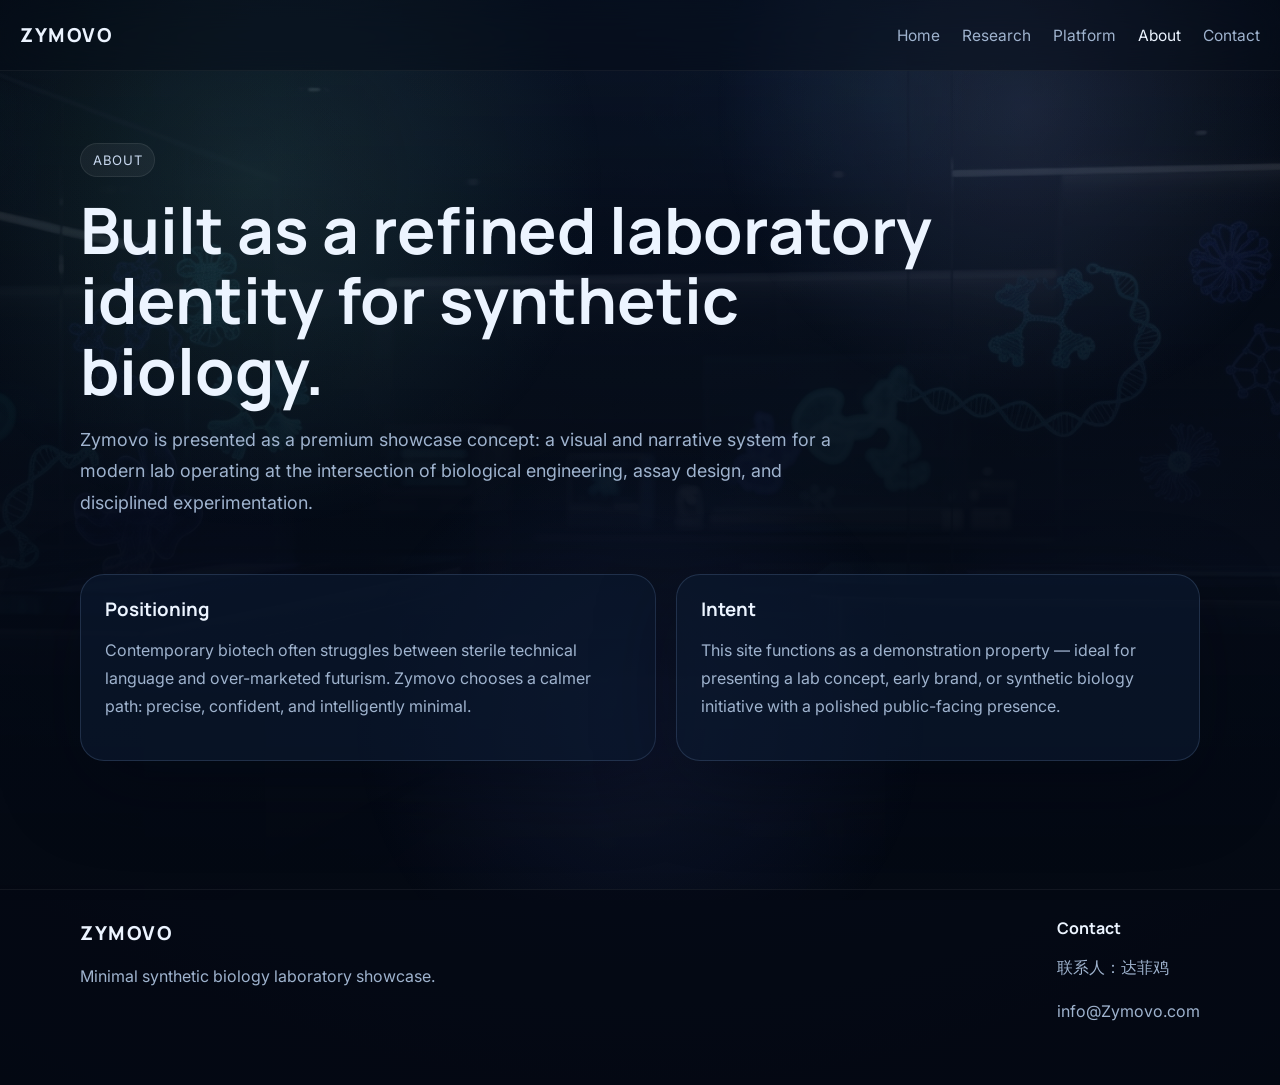
==== about.html @ b6b262f8 "Initial import of Zymovo site" ====
<!DOCTYPE html>
<html lang="en">
<head>
  <meta charset="UTF-8" />
  <meta name="viewport" content="width=device-width, initial-scale=1.0" />
  <title>About — Zymovo</title>
  <meta name="description" content="About Zymovo, a minimal synthetic biology laboratory showcase brand." />
  <link rel="preconnect" href="https://fonts.googleapis.com">
  <link rel="preconnect" href="https://fonts.gstatic.com" crossorigin>
  <link href="https://fonts.googleapis.com/css2?family=Inter:wght@400;500;600;700&family=Manrope:wght@500;700;800&display=swap" rel="stylesheet">
  <link rel="stylesheet" href="styles.css" />
</head>
<body data-page="about">
  <div class="site-bg"></div>
  <header class="topbar">
    <a class="brand" href="index.html">Zymovo</a>
    <button class="nav-toggle" aria-label="Toggle navigation">☰</button>
    <nav class="nav">
      <a href="index.html">Home</a>
      <a href="research.html">Research</a>
      <a href="platform.html">Platform</a>
      <a href="about.html">About</a>
      <a href="contact.html">Contact</a>
    </nav>
  </header>
  <main class="container page-main">
    <div class="section-tag">About</div>
    <h1 class="page-title">Built as a refined laboratory identity for synthetic biology.</h1>
    <p class="page-intro">Zymovo is presented as a premium showcase concept: a visual and narrative system for a modern lab operating at the intersection of biological engineering, assay design, and disciplined experimentation.</p>

    <section class="two-col section compact-gap">
      <div class="glass-card text-panel">
        <h3>Positioning</h3>
        <p>Contemporary biotech often struggles between sterile technical language and over-marketed futurism. Zymovo chooses a calmer path: precise, confident, and intelligently minimal.</p>
      </div>
      <div class="glass-card text-panel">
        <h3>Intent</h3>
        <p>This site functions as a demonstration property — ideal for presenting a lab concept, early brand, or synthetic biology initiative with a polished public-facing presence.</p>
      </div>
    </section>
  </main>
  <footer class="footer">
    <div class="container footer-grid">
      <div>
        <div class="brand brand-footer">Zymovo</div>
        <p>Minimal synthetic biology laboratory showcase.</p>
      </div>
      <div>
        <h4>Contact</h4>
        <p>联系人：达菲鸡</p>
        <p><a href="mailto:info@Zymovo.com">info@Zymovo.com</a></p>
      </div>
    </div>
  </footer>
  <script src="script.js"></script>
</body>
</html>
---- styles.css ----
:root {
  --bg: #07111f;
  --bg-soft: #0d1830;
  --panel: rgba(11, 24, 47, 0.68);
  --panel-border: rgba(158, 201, 255, 0.16);
  --text: #ecf4ff;
  --muted: #9fb3ce;
  --accent: #82e7d6;
  --accent-2: #9bb5ff;
  --shadow: 0 24px 80px rgba(2, 8, 18, 0.42);
}

* { box-sizing: border-box; }
html { scroll-behavior: smooth; }
body {
  margin: 0;
  font-family: 'Inter', sans-serif;
  color: var(--text);
  background: radial-gradient(circle at top, #102342 0%, var(--bg) 45%, #040913 100%);
  min-height: 100vh;
}

body::before {
  content: "";
  position: fixed;
  inset: 0;
  background:
    linear-gradient(180deg, rgba(4, 9, 19, 0.62), rgba(4, 9, 19, 0.9)),
    url('assets/hero/zymovo-hero-2.jpg') center top / cover no-repeat;
  opacity: 0.52;
  pointer-events: none;
  z-index: -2;
}

body::after {
  content: "";
  position: fixed;
  inset: 0;
  background: linear-gradient(180deg, rgba(6, 12, 24, 0.1) 0%, rgba(6, 12, 24, 0.68) 62%, rgba(4, 9, 19, 0.9) 100%);
  pointer-events: none;
  z-index: -1;
}

body > * {
  position: relative;
  z-index: 1;
}

a { color: inherit; text-decoration: none; }
p { color: var(--muted); line-height: 1.75; }
.site-bg {
  position: fixed;
  inset: 0;
  background:
    radial-gradient(circle at 20% 20%, rgba(130, 231, 214, 0.12), transparent 28%),
    radial-gradient(circle at 80% 12%, rgba(155, 181, 255, 0.14), transparent 24%),
    radial-gradient(circle at 50% 80%, rgba(104, 129, 255, 0.1), transparent 30%);
  pointer-events: none;
}
.container {
  width: min(1120px, calc(100% - 40px));
  margin: 0 auto;
}
.topbar {
  position: sticky;
  top: 0;
  z-index: 10;
  display: flex;
  align-items: center;
  justify-content: space-between;
  padding: 22px 20px;
  backdrop-filter: blur(18px);
  background: rgba(5, 12, 24, 0.45);
  border-bottom: 1px solid rgba(255,255,255,0.05);
}
.brand {
  font-family: 'Manrope', sans-serif;
  font-size: 1.2rem;
  font-weight: 800;
  letter-spacing: 0.08em;
  text-transform: uppercase;
}
.nav {
  display: flex;
  gap: 22px;
}
.nav a {
  color: var(--muted);
  font-size: 0.97rem;
  transition: color .2s ease;
}
.nav a:hover,
.nav a.active { color: var(--text); }
.nav-toggle {
  display: none;
  background: transparent;
  color: var(--text);
  border: 0;
  font-size: 1.4rem;
}
.hero { padding: 88px 0 42px; }
.eyebrow, .section-tag {
  display: inline-flex;
  padding: 8px 12px;
  border-radius: 999px;
  background: rgba(255,255,255,0.05);
  border: 1px solid rgba(255,255,255,0.08);
  color: #c8d8ef;
  font-size: 0.82rem;
  letter-spacing: 0.05em;
  text-transform: uppercase;
}
h1, h2, h3, h4 {
  font-family: 'Manrope', sans-serif;
  margin: 0 0 14px;
  line-height: 1.1;
}
h1 { font-size: clamp(2.8rem, 7vw, 5.3rem); max-width: 980px; margin-top: 18px; }
.lead, .page-intro { font-size: 1.12rem; max-width: 760px; }
.hero-actions {
  display: flex;
  gap: 14px;
  margin: 32px 0 42px;
  flex-wrap: wrap;
}
.btn {
  padding: 14px 18px;
  border-radius: 999px;
  font-weight: 600;
  border: 1px solid transparent;
}
.btn-primary {
  background: linear-gradient(135deg, var(--accent), #7ac1ff);
  color: #04101e;
}
.btn-secondary {
  border-color: rgba(255,255,255,0.14);
  background: rgba(255,255,255,0.03);
}
.hero-grid, .feature-grid, .stack-grid, .timeline-grid {
  display: grid;
  gap: 18px;
}
.hero-grid { grid-template-columns: repeat(3, 1fr); }
.feature-grid { grid-template-columns: repeat(3, 1fr); }
.stack-grid { grid-template-columns: repeat(2, 1fr); }
.timeline-grid { grid-template-columns: repeat(2, 1fr); }
.glass-card, .feature-card, .text-panel, .contact-panel {
  background: var(--panel);
  border: 1px solid var(--panel-border);
  border-radius: 24px;
  box-shadow: var(--shadow);
}
.metric-card, .feature-card, .timeline-item, .text-panel, .contact-panel {
  padding: 24px;
}
.metric-card span, .timeline-item span {
  color: var(--accent);
  font-size: 0.85rem;
  text-transform: uppercase;
  letter-spacing: 0.08em;
}
.metric-card strong {
  display: block;
  margin-top: 10px;
  font-size: 1.1rem;
  line-height: 1.45;
}
.section { padding: 38px 0; }
.two-col {
  display: grid;
  grid-template-columns: 1.1fr 1fr;
  gap: 28px;
  align-items: start;
}
.spotlight {
  display: grid;
  grid-template-columns: 1.15fr .85fr;
  gap: 24px;
  align-items: center;
  padding-bottom: 84px;
}
.spotlight-panel {
  min-height: 280px;
  padding: 28px;
  position: relative;
  overflow: hidden;
}
.pulse-orb {
  width: 180px;
  height: 180px;
  border-radius: 50%;
  background: radial-gradient(circle, rgba(130,231,214,0.8) 0%, rgba(155,181,255,0.18) 46%, rgba(8,15,28,0) 72%);
  filter: blur(4px);
  margin: 18px auto 28px;
  animation: pulse 6s ease-in-out infinite;
}
@keyframes pulse {
  0%, 100% { transform: scale(0.95); opacity: 0.75; }
  50% { transform: scale(1.08); opacity: 1; }
}
.page-main { padding: 72px 0 90px; }
.page-title { font-size: clamp(2.2rem, 5vw, 4rem); max-width: 900px; }
.compact-gap { gap: 20px; }
.contact-panel {
  display: grid;
  grid-template-columns: repeat(3, 1fr);
  gap: 20px;
}
.footer {
  border-top: 1px solid rgba(255,255,255,0.06);
  background: rgba(4, 9, 19, 0.55);
}
.footer-grid {
  display: grid;
  grid-template-columns: 1fr auto;
  gap: 24px;
  padding: 30px 0 44px;
}
.brand-footer { margin-bottom: 8px; }

@media (max-width: 920px) {
  .hero-grid,
  .feature-grid,
  .stack-grid,
  .timeline-grid,
  .two-col,
  .spotlight,
  .contact-panel,
  .footer-grid {
    grid-template-columns: 1fr;
  }
}

@media (max-width: 760px) {
  .topbar { padding-inline: 16px; }
  .nav-toggle { display: inline-flex; }
  .nav {
    position: absolute;
    top: 72px;
    left: 16px;
    right: 16px;
    display: none;
    flex-direction: column;
    gap: 14px;
    background: rgba(7, 16, 31, 0.96);
    border: 1px solid rgba(255,255,255,0.08);
    border-radius: 20px;
    padding: 18px;
  }
  .nav.open { display: flex; }
  h1 { font-size: clamp(2.4rem, 12vw, 4rem); }
  .hero { padding-top: 56px; }
  body::before { background-position: 60% top; opacity: 0.46; }
}
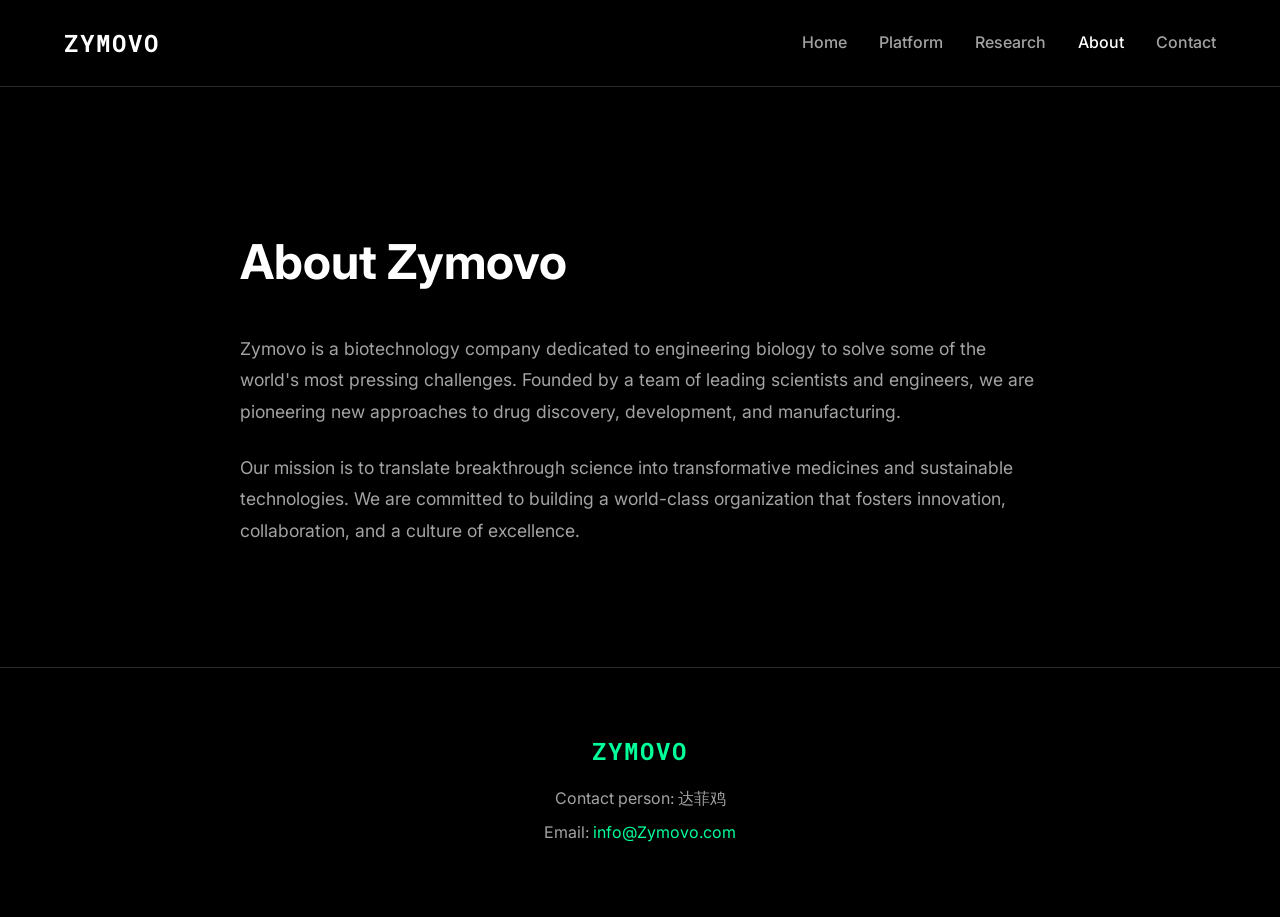
==== commit a2bbed96: "feat: Redesign Zymovo website - Complete redesign of the website to be a premium, visually polished " ====
--- a/about.html
+++ b/about.html
@@ -1,57 +1,46 @@
 <!DOCTYPE html>
 <html lang="en">
 <head>
-  <meta charset="UTF-8" />
-  <meta name="viewport" content="width=device-width, initial-scale=1.0" />
-  <title>About — Zymovo</title>
-  <meta name="description" content="About Zymovo, a minimal synthetic biology laboratory showcase brand." />
-  <link rel="preconnect" href="https://fonts.googleapis.com">
-  <link rel="preconnect" href="https://fonts.gstatic.com" crossorigin>
-  <link href="https://fonts.googleapis.com/css2?family=Inter:wght@400;500;600;700&family=Manrope:wght@500;700;800&display=swap" rel="stylesheet">
-  <link rel="stylesheet" href="styles.css" />
+    <meta charset="UTF-8">
+    <meta name="viewport" content="width=device-width, initial-scale=1.0">
+    <title>Zymovo | About</title>
+    <link rel="stylesheet" href="styles.css">
+    <link rel="preconnect" href="https://fonts.googleapis.com">
+    <link rel="preconnect" href="https://fonts.gstatic.com" crossorigin>
+    <link href="https://fonts.googleapis.com/css2?family=Inter:wght@400;500;600;700&family=Roboto+Mono:wght@400;700&display=swap" rel="stylesheet">
 </head>
-<body data-page="about">
-  <div class="site-bg"></div>
-  <header class="topbar">
-    <a class="brand" href="index.html">Zymovo</a>
-    <button class="nav-toggle" aria-label="Toggle navigation">☰</button>
-    <nav class="nav">
-      <a href="index.html">Home</a>
-      <a href="research.html">Research</a>
-      <a href="platform.html">Platform</a>
-      <a href="about.html">About</a>
-      <a href="contact.html">Contact</a>
-    </nav>
-  </header>
-  <main class="container page-main">
-    <div class="section-tag">About</div>
-    <h1 class="page-title">Built as a refined laboratory identity for synthetic biology.</h1>
-    <p class="page-intro">Zymovo is presented as a premium showcase concept: a visual and narrative system for a modern lab operating at the intersection of biological engineering, assay design, and disciplined experimentation.</p>
+<body>
+    <header class="header">
+        <nav class="nav container">
+            <a href="index.html" class="nav-logo">Zymovo</a>
+            <ul class="nav-links">
+                <li><a href="index.html">Home</a></li>
+                <li><a href="platform.html">Platform</a></li>
+                <li><a href="research.html">Research</a></li>
+                <li><a href="about.html" class="active">About</a></li>
+                <li><a href="contact.html">Contact</a></li>
+            </ul>
+        </nav>
+    </header>
 
-    <section class="two-col section compact-gap">
-      <div class="glass-card text-panel">
-        <h3>Positioning</h3>
-        <p>Contemporary biotech often struggles between sterile technical language and over-marketed futurism. Zymovo chooses a calmer path: precise, confident, and intelligently minimal.</p>
-      </div>
-      <div class="glass-card text-panel">
-        <h3>Intent</h3>
-        <p>This site functions as a demonstration property — ideal for presenting a lab concept, early brand, or synthetic biology initiative with a polished public-facing presence.</p>
-      </div>
-    </section>
-  </main>
-  <footer class="footer">
-    <div class="container footer-grid">
-      <div>
-        <div class="brand brand-footer">Zymovo</div>
-        <p>Minimal synthetic biology laboratory showcase.</p>
-      </div>
-      <div>
-        <h4>Contact</h4>
-        <p>联系人：达菲鸡</p>
-        <p><a href="mailto:info@Zymovo.com">info@Zymovo.com</a></p>
-      </div>
-    </div>
-  </footer>
-  <script src="script.js"></script>
+    <main class="page-main">
+        <section class="section container">
+            <div class="about-content">
+                <h1>About Zymovo</h1>
+                <p>Zymovo is a biotechnology company dedicated to engineering biology to solve some of the world's most pressing challenges. Founded by a team of leading scientists and engineers, we are pioneering new approaches to drug discovery, development, and manufacturing.</p>
+                <p>Our mission is to translate breakthrough science into transformative medicines and sustainable technologies. We are committed to building a world-class organization that fosters innovation, collaboration, and a culture of excellence.</p>
+            </div>
+        </section>
+    </main>
+
+    <footer class="footer">
+        <div class="footer-content container">
+            <a href="index.html" class="footer-logo">Zymovo</a>
+            <div class="footer-contact">
+                <p>Contact person: 达菲鸡</p>
+                <p>Email: <a href="mailto:info@Zymovo.com">info@Zymovo.com</a></p>
+            </div>
+        </div>
+    </footer>
 </body>
 </html>
--- a/styles.css
+++ b/styles.css
@@ -1,255 +1,298 @@
+
 :root {
-  --bg: #07111f;
-  --bg-soft: #0d1830;
-  --panel: rgba(11, 24, 47, 0.68);
-  --panel-border: rgba(158, 201, 255, 0.16);
-  --text: #ecf4ff;
-  --muted: #9fb3ce;
-  --accent: #82e7d6;
-  --accent-2: #9bb5ff;
-  --shadow: 0 24px 80px rgba(2, 8, 18, 0.42);
-}
-
-* { box-sizing: border-box; }
-html { scroll-behavior: smooth; }
+  --background: #000;
+  --text-primary: #ffffff;
+  --text-secondary: #a3a3a3;
+  --accent: #00ff99;
+  --panel-bg: #1a1a1a;
+  --panel-border: #2a2a2a;
+  --font-sans: 'Inter', sans-serif;
+  --font-mono: 'Roboto Mono', monospace;
+}
+
+*,
+*::before,
+*::after {
+  box-sizing: border-box;
+  margin: 0;
+  padding: 0;
+}
+
+html {
+  font-family: var(--font-sans);
+  background-color: var(--background);
+  color: var(--text-primary);
+  scroll-behavior: smooth;
+}
+
 body {
-  margin: 0;
-  font-family: 'Inter', sans-serif;
-  color: var(--text);
-  background: radial-gradient(circle at top, #102342 0%, var(--bg) 45%, #040913 100%);
+  font-size: 1rem;
+  line-height: 1.6;
+  -webkit-font-smoothing: antialiased;
+  -moz-osx-font-smoothing: grayscale;
+}
+
+a {
+  color: var(--accent);
+  text-decoration: none;
+  transition: color 0.3s ease;
+}
+
+a:hover {
+  color: var(--text-primary);
+}
+
+img {
+  max-width: 100%;
+  height: auto;
+  display: block;
+}
+
+.container {
+  width: 90%;
+  max-width: 1200px;
+  margin: 0 auto;
+}
+
+/* Header */
+.header {
+  position: fixed;
+  top: 0;
+  left: 0;
+  width: 100%;
+  z-index: 1000;
+  background: rgba(0, 0, 0, 0.8);
+  backdrop-filter: blur(10px);
+  padding: 1.5rem 0;
+  border-bottom: 1px solid var(--panel-border);
+}
+
+.nav {
+  display: flex;
+  justify-content: space-between;
+  align-items: center;
+}
+
+.nav-logo {
+  font-family: var(--font-mono);
+  font-weight: 700;
+  font-size: 1.5rem;
+  letter-spacing: 2px;
+  text-transform: uppercase;
+  color: var(--text-primary);
+}
+
+.nav-links {
+  display: flex;
+  list-style: none;
+}
+
+.nav-links li:not(:last-child) {
+  margin-right: 2rem;
+}
+
+.nav-links a {
+  color: var(--text-secondary);
+  font-weight: 500;
+  transition: color 0.3s ease;
+}
+
+.nav-links a.active,
+.nav-links a:hover {
+  color: var(--text-primary);
+}
+
+/* Hero Section */
+.hero {
   min-height: 100vh;
-}
-
-body::before {
-  content: "";
-  position: fixed;
-  inset: 0;
-  background:
-    linear-gradient(180deg, rgba(4, 9, 19, 0.62), rgba(4, 9, 19, 0.9)),
-    url('assets/hero/zymovo-hero-2.jpg') center top / cover no-repeat;
-  opacity: 0.52;
-  pointer-events: none;
-  z-index: -2;
-}
-
-body::after {
-  content: "";
-  position: fixed;
-  inset: 0;
-  background: linear-gradient(180deg, rgba(6, 12, 24, 0.1) 0%, rgba(6, 12, 24, 0.68) 62%, rgba(4, 9, 19, 0.9) 100%);
-  pointer-events: none;
-  z-index: -1;
-}
-
-body > * {
-  position: relative;
-  z-index: 1;
-}
-
-a { color: inherit; text-decoration: none; }
-p { color: var(--muted); line-height: 1.75; }
-.site-bg {
-  position: fixed;
-  inset: 0;
-  background:
-    radial-gradient(circle at 20% 20%, rgba(130, 231, 214, 0.12), transparent 28%),
-    radial-gradient(circle at 80% 12%, rgba(155, 181, 255, 0.14), transparent 24%),
-    radial-gradient(circle at 50% 80%, rgba(104, 129, 255, 0.1), transparent 30%);
-  pointer-events: none;
-}
-.container {
-  width: min(1120px, calc(100% - 40px));
-  margin: 0 auto;
-}
-.topbar {
-  position: sticky;
-  top: 0;
-  z-index: 10;
   display: flex;
   align-items: center;
-  justify-content: space-between;
-  padding: 22px 20px;
-  backdrop-filter: blur(18px);
-  background: rgba(5, 12, 24, 0.45);
-  border-bottom: 1px solid rgba(255,255,255,0.05);
-}
-.brand {
-  font-family: 'Manrope', sans-serif;
-  font-size: 1.2rem;
-  font-weight: 800;
-  letter-spacing: 0.08em;
-  text-transform: uppercase;
-}
-.nav {
-  display: flex;
-  gap: 22px;
-}
-.nav a {
-  color: var(--muted);
-  font-size: 0.97rem;
-  transition: color .2s ease;
-}
-.nav a:hover,
-.nav a.active { color: var(--text); }
-.nav-toggle {
-  display: none;
-  background: transparent;
-  color: var(--text);
-  border: 0;
-  font-size: 1.4rem;
-}
-.hero { padding: 88px 0 42px; }
-.eyebrow, .section-tag {
-  display: inline-flex;
-  padding: 8px 12px;
-  border-radius: 999px;
-  background: rgba(255,255,255,0.05);
-  border: 1px solid rgba(255,255,255,0.08);
-  color: #c8d8ef;
-  font-size: 0.82rem;
-  letter-spacing: 0.05em;
-  text-transform: uppercase;
-}
-h1, h2, h3, h4 {
-  font-family: 'Manrope', sans-serif;
-  margin: 0 0 14px;
-  line-height: 1.1;
-}
-h1 { font-size: clamp(2.8rem, 7vw, 5.3rem); max-width: 980px; margin-top: 18px; }
-.lead, .page-intro { font-size: 1.12rem; max-width: 760px; }
-.hero-actions {
-  display: flex;
-  gap: 14px;
-  margin: 32px 0 42px;
-  flex-wrap: wrap;
-}
-.btn {
-  padding: 14px 18px;
-  border-radius: 999px;
-  font-weight: 600;
-  border: 1px solid transparent;
-}
-.btn-primary {
-  background: linear-gradient(135deg, var(--accent), #7ac1ff);
-  color: #04101e;
-}
-.btn-secondary {
-  border-color: rgba(255,255,255,0.14);
-  background: rgba(255,255,255,0.03);
-}
-.hero-grid, .feature-grid, .stack-grid, .timeline-grid {
-  display: grid;
-  gap: 18px;
-}
-.hero-grid { grid-template-columns: repeat(3, 1fr); }
-.feature-grid { grid-template-columns: repeat(3, 1fr); }
-.stack-grid { grid-template-columns: repeat(2, 1fr); }
-.timeline-grid { grid-template-columns: repeat(2, 1fr); }
-.glass-card, .feature-card, .text-panel, .contact-panel {
-  background: var(--panel);
-  border: 1px solid var(--panel-border);
-  border-radius: 24px;
-  box-shadow: var(--shadow);
-}
-.metric-card, .feature-card, .timeline-item, .text-panel, .contact-panel {
-  padding: 24px;
-}
-.metric-card span, .timeline-item span {
-  color: var(--accent);
-  font-size: 0.85rem;
-  text-transform: uppercase;
-  letter-spacing: 0.08em;
-}
-.metric-card strong {
-  display: block;
-  margin-top: 10px;
-  font-size: 1.1rem;
-  line-height: 1.45;
-}
-.section { padding: 38px 0; }
-.two-col {
-  display: grid;
-  grid-template-columns: 1.1fr 1fr;
-  gap: 28px;
-  align-items: start;
-}
-.spotlight {
-  display: grid;
-  grid-template-columns: 1.15fr .85fr;
-  gap: 24px;
-  align-items: center;
-  padding-bottom: 84px;
-}
-.spotlight-panel {
-  min-height: 280px;
-  padding: 28px;
+  justify-content: center;
+  text-align: center;
+  background-size: cover;
+  background-position: center;
+  background-repeat: no-repeat;
   position: relative;
   overflow: hidden;
 }
-.pulse-orb {
-  width: 180px;
-  height: 180px;
-  border-radius: 50%;
-  background: radial-gradient(circle, rgba(130,231,214,0.8) 0%, rgba(155,181,255,0.18) 46%, rgba(8,15,28,0) 72%);
-  filter: blur(4px);
-  margin: 18px auto 28px;
-  animation: pulse 6s ease-in-out infinite;
-}
-@keyframes pulse {
-  0%, 100% { transform: scale(0.95); opacity: 0.75; }
-  50% { transform: scale(1.08); opacity: 1; }
-}
-.page-main { padding: 72px 0 90px; }
-.page-title { font-size: clamp(2.2rem, 5vw, 4rem); max-width: 900px; }
-.compact-gap { gap: 20px; }
-.contact-panel {
+
+.hero::before {
+  content: '';
+  position: absolute;
+  top: 0;
+  left: 0;
+  width: 100%;
+  height: 100%;
+  background: rgba(0, 0, 0, 0.6);
+  z-index: 1;
+}
+
+.hero-content {
+  position: relative;
+  z-index: 2;
+  max-width: 800px;
+}
+
+.hero-title {
+  font-size: clamp(2.5rem, 5vw, 4rem);
+  font-weight: 700;
+  margin-bottom: 1rem;
+  line-height: 1.2;
+}
+
+.hero-subtitle {
+  font-size: 1.25rem;
+  color: var(--text-secondary);
+  margin-bottom: 2rem;
+}
+
+.btn {
+  display: inline-block;
+  background-color: var(--accent);
+  color: #000;
+  padding: 0.75rem 1.5rem;
+  border-radius: 5px;
+  font-weight: 600;
+  transition: background-color 0.3s ease;
+}
+
+.btn:hover {
+  background-color: #fff;
+}
+
+/* Sections */
+.section {
+  padding: 6rem 0;
+}
+
+.section-title {
+  font-size: 2.5rem;
+  font-weight: 700;
+  text-align: center;
+  margin-bottom: 4rem;
+}
+
+/* Grid Layout */
+.grid {
   display: grid;
-  grid-template-columns: repeat(3, 1fr);
-  gap: 20px;
-}
+  grid-template-columns: repeat(auto-fit, minmax(300px, 1fr));
+  gap: 2rem;
+}
+
+.grid-item {
+  background: var(--panel-bg);
+  border: 1px solid var(--panel-border);
+  border-radius: 10px;
+  padding: 2rem;
+  transition: transform 0.3s ease, box-shadow 0.3s ease;
+}
+
+.grid-item:hover {
+  transform: translateY(-5px);
+  box-shadow: 0 10px 20px rgba(0, 0, 0, 0.2);
+}
+
+.grid-item-title {
+  font-size: 1.5rem;
+  font-weight: 600;
+  margin-bottom: 1rem;
+}
+
+.grid-item p {
+  color: var(--text-secondary);
+}
+
+/* Footer */
 .footer {
-  border-top: 1px solid rgba(255,255,255,0.06);
-  background: rgba(4, 9, 19, 0.55);
-}
-.footer-grid {
-  display: grid;
-  grid-template-columns: 1fr auto;
-  gap: 24px;
-  padding: 30px 0 44px;
-}
-.brand-footer { margin-bottom: 8px; }
-
-@media (max-width: 920px) {
-  .hero-grid,
-  .feature-grid,
-  .stack-grid,
-  .timeline-grid,
-  .two-col,
-  .spotlight,
-  .contact-panel,
-  .footer-grid {
-    grid-template-columns: 1fr;
+  background: #000;
+  padding: 4rem 0;
+  border-top: 1px solid var(--panel-border);
+}
+
+.footer-content {
+  display: flex;
+  flex-direction: column;
+  align-items: center;
+  text-align: center;
+}
+
+.footer-logo {
+  font-family: var(--font-mono);
+  font-weight: 700;
+  font-size: 1.5rem;
+  letter-spacing: 2px;
+  text-transform: uppercase;
+  margin-bottom: 1rem;
+}
+
+.footer-contact p {
+  margin-bottom: 0.5rem;
+  color: var(--text-secondary);
+}
+
+.footer-contact a {
+  color: var(--accent);
+}
+
+@media (max-width: 768px) {
+  .nav-links {
+    display: none;
   }
 }
 
-@media (max-width: 760px) {
-  .topbar { padding-inline: 16px; }
-  .nav-toggle { display: inline-flex; }
-  .nav {
-    position: absolute;
-    top: 72px;
-    left: 16px;
-    right: 16px;
-    display: none;
+.page-main {
+  padding-top: 8rem;
+}
+
+.about-content,
+.contact-content {
+    max-width: 800px;
+    margin: 0 auto;
+}
+.about-content h1,
+.contact-content h1 {
+    font-size: 3rem;
+    margin-bottom: 2rem;
+}
+.about-content p,
+.contact-content p {
+    font-size: 1.1rem;
+    line-height: 1.8;
+    color: var(--text-secondary);
+    margin-bottom: 1.5rem;
+}
+
+.contact-form {
+    display: flex;
     flex-direction: column;
-    gap: 14px;
-    background: rgba(7, 16, 31, 0.96);
-    border: 1px solid rgba(255,255,255,0.08);
-    border-radius: 20px;
-    padding: 18px;
-  }
-  .nav.open { display: flex; }
-  h1 { font-size: clamp(2.4rem, 12vw, 4rem); }
-  .hero { padding-top: 56px; }
-  body::before { background-position: 60% top; opacity: 0.46; }
-}
+    gap: 1.5rem;
+}
+
+.form-group {
+    display: flex;
+    flex-direction: column;
+}
+
+.form-group label {
+    font-weight: 500;
+    margin-bottom: 0.5rem;
+}
+
+.form-group input,
+.form-group textarea {
+    background: var(--panel-bg);
+    border: 1px solid var(--panel-border);
+    border-radius: 5px;
+    padding: 0.75rem;
+    color: var(--text-primary);
+    font-size: 1rem;
+}
+
+.form-group textarea {
+    min-height: 150px;
+    resize: vertical;
+}
+
+.submit-btn {
+    align-self: flex-start;
+}
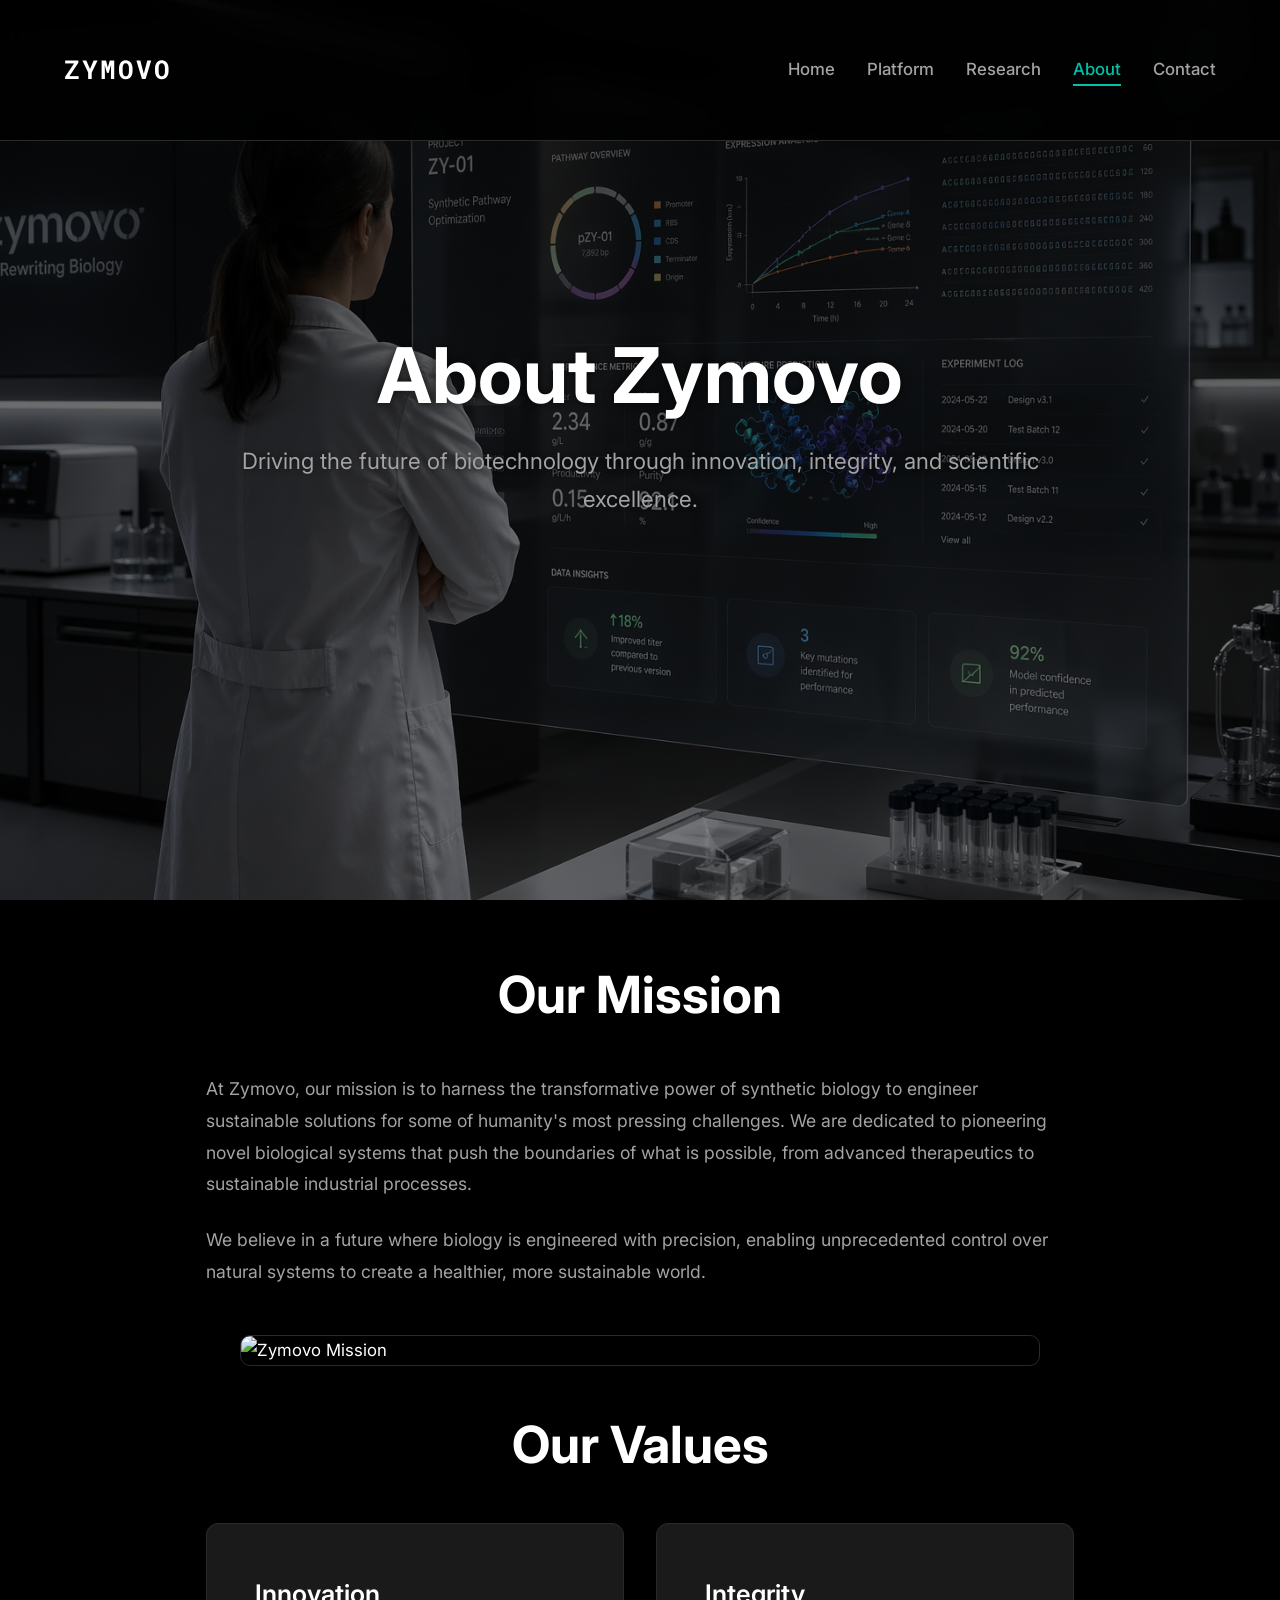
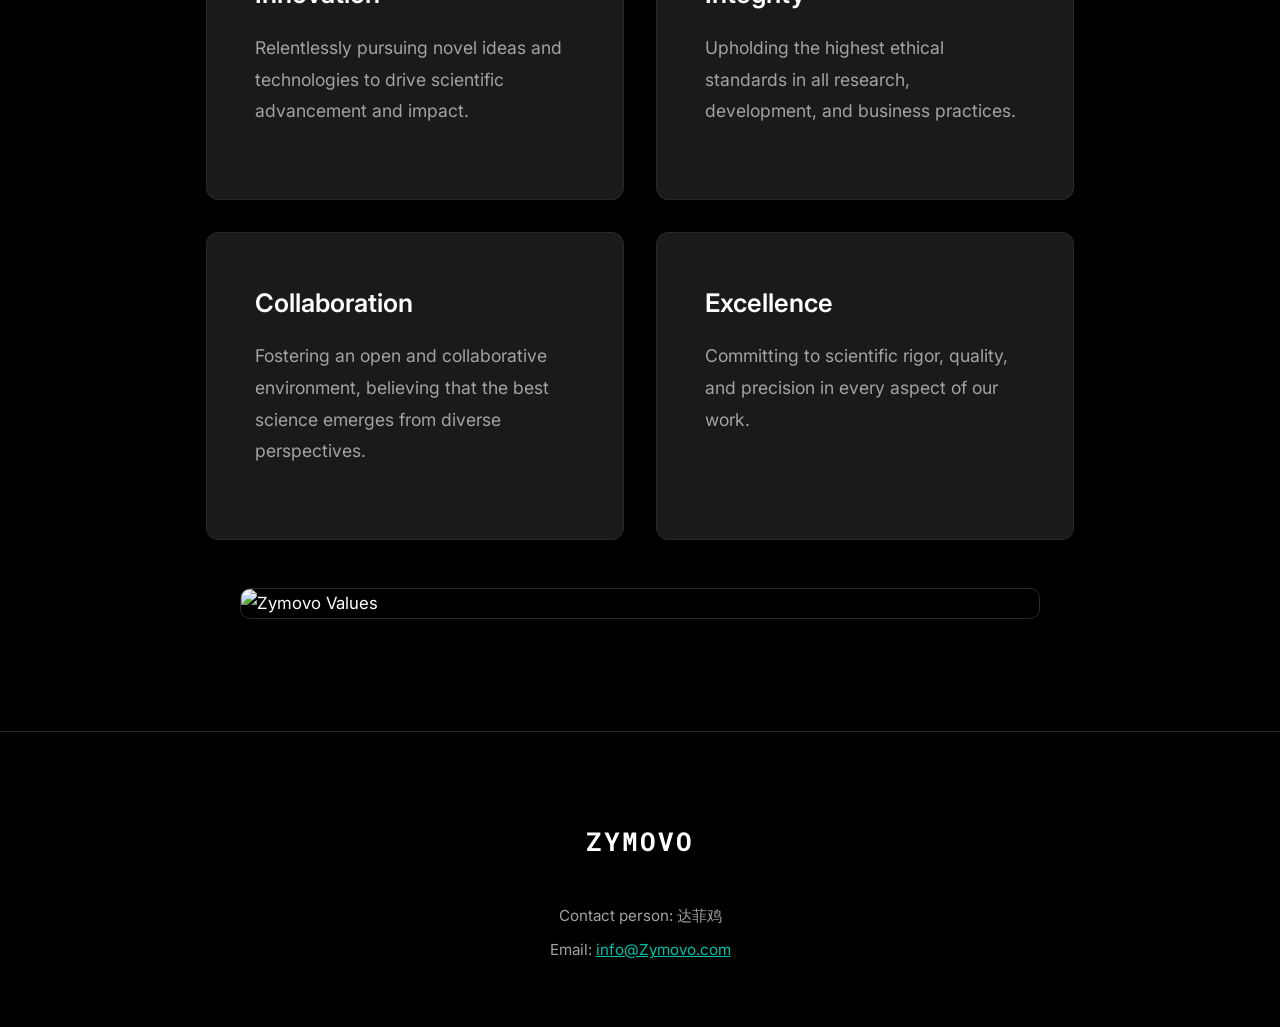
==== commit 5e9f1800: "feat: Redesign Zymovo static website for premium biotech aesthetic" ====
--- a/about.html
+++ b/about.html
@@ -3,7 +3,7 @@
 <head>
     <meta charset="UTF-8">
     <meta name="viewport" content="width=device-width, initial-scale=1.0">
-    <title>Zymovo | About</title>
+    <title>Zymovo | About Us</title>
     <link rel="stylesheet" href="styles.css">
     <link rel="preconnect" href="https://fonts.googleapis.com">
     <link rel="preconnect" href="https://fonts.gstatic.com" crossorigin>
@@ -13,6 +13,13 @@
     <header class="header">
         <nav class="nav container">
             <a href="index.html" class="nav-logo">Zymovo</a>
+            <button class="nav-toggle" aria-label="Toggle navigation">
+                <svg width="24" height="24" viewBox="0 0 24 24" fill="none" xmlns="http://www.w3.org/2000/svg">
+                    <path d="M3 12H21" stroke="currentColor" stroke-width="2" stroke-linecap="round" stroke-linejoin="round"/>
+                    <path d="M3 6H21" stroke="currentColor" stroke-width="2" stroke-linecap="round" stroke-linejoin="round"/>
+                    <path d="M3 18H21" stroke="currentColor" stroke-width="2" stroke-linecap="round" stroke-linejoin="round"/>
+                </svg>
+            </button>
             <ul class="nav-links">
                 <li><a href="index.html">Home</a></li>
                 <li><a href="platform.html">Platform</a></li>
@@ -23,13 +30,40 @@
         </nav>
     </header>
 
-    <main class="page-main">
-        <section class="section container">
-            <div class="about-content">
-                <h1>About Zymovo</h1>
-                <p>Zymovo is a biotechnology company dedicated to engineering biology to solve some of the world's most pressing challenges. Founded by a team of leading scientists and engineers, we are pioneering new approaches to drug discovery, development, and manufacturing.</p>
-                <p>Our mission is to translate breakthrough science into transformative medicines and sustainable technologies. We are committed to building a world-class organization that fosters innovation, collaboration, and a culture of excellence.</p>
+    <main>
+        <section class="hero" style="background-image: url('zymovoimages/58a5c5d0-64ac-4480-9f76-6fde7b0cd657.png');">
+            <div class="hero-content container">
+                <h1 class="hero-title">About Zymovo</h1>
+                <p class="hero-subtitle">Driving the future of biotechnology through innovation, integrity, and scientific excellence.</p>
             </div>
+        </section>
+
+        <section class="section container about-content">
+            <h2 class="section-title">Our Mission</h2>
+            <p>At Zymovo, our mission is to harness the transformative power of synthetic biology to engineer sustainable solutions for some of humanity's most pressing challenges. We are dedicated to pioneering novel biological systems that push the boundaries of what is possible, from advanced therapeutics to sustainable industrial processes.</p>
+            <p>We believe in a future where biology is engineered with precision, enabling unprecedented control over natural systems to create a healthier, more sustainable world.</p>
+            <img src="zymovoimages/ChatGPT Image 2026#U5e744#U670822#U65e5 12_55_32.png" alt="Zymovo Mission" style="max-width: 800px; width: 100%; height: auto; border-radius: 10px; margin: var(--space-xl) auto; border: 1px solid var(--panel-border); box-shadow: 0 10px 30px rgba(0,0,0,0.5);">
+
+            <h2 class="section-title">Our Values</h2>
+            <div class="grid">
+                <div class="grid-item">
+                    <h3 class="grid-item-title">Innovation</h3>
+                    <p>Relentlessly pursuing novel ideas and technologies to drive scientific advancement and impact.</p>
+                </div>
+                <div class="grid-item">
+                    <h3 class="grid-item-title">Integrity</h3>
+                    <p>Upholding the highest ethical standards in all research, development, and business practices.</p>
+                </div>
+                <div class="grid-item">
+                    <h3 class="grid-item-title">Collaboration</h3>
+                    <p>Fostering an open and collaborative environment, believing that the best science emerges from diverse perspectives.</p>
+                </div>
+                <div class="grid-item">
+                    <h3 class="grid-item-title">Excellence</h3>
+                    <p>Committing to scientific rigor, quality, and precision in every aspect of our work.</p>
+                </div>
+            </div>
+            <img src="zymovoimages/ChatGPT Image 2026#U5e744#U670822#U65e5 12_19_45.png" alt="Zymovo Values" style="max-width: 800px; width: 100%; height: auto; border-radius: 10px; margin: var(--space-xl) auto; border: 1px solid var(--panel-border); box-shadow: 0 10px 30px rgba(0,0,0,0.5);">
         </section>
     </main>
 
@@ -42,5 +76,6 @@
             </div>
         </div>
     </footer>
+    <script src="script.js"></script>
 </body>
 </html>
--- a/styles.css
+++ b/styles.css
@@ -3,7 +3,14 @@
   --background: #000;
   --text-primary: #ffffff;
   --text-secondary: #a3a3a3;
-  --accent: #00ff99;
+  --accent: #00C2A8; /* Sophisticated blue-green */
+  --spacing-unit: 1rem; /* Base spacing unit */
+  --space-xs: calc(0.5 * var(--spacing-unit));
+  --space-sm: calc(1 * var(--spacing-unit));
+  --space-md: calc(1.5 * var(--spacing-unit));
+  --space-lg: calc(2 * var(--spacing-unit));
+  --space-xl: calc(3 * var(--spacing-unit));
+  --space-xxl: calc(4 * var(--spacing-unit));
   --panel-bg: #1a1a1a;
   --panel-border: #2a2a2a;
   --font-sans: 'Inter', sans-serif;
@@ -26,8 +33,8 @@
 }
 
 body {
-  font-size: 1rem;
-  line-height: 1.6;
+  font-size: 1.05rem;
+  line-height: 1.7;
   -webkit-font-smoothing: antialiased;
   -moz-osx-font-smoothing: grayscale;
 }
@@ -40,6 +47,7 @@
 
 a:hover {
   color: var(--text-primary);
+  text-decoration: underline; /* Add subtle underline on hover */
 }
 
 img {
@@ -50,8 +58,9 @@
 
 .container {
   width: 90%;
-  max-width: 1200px;
+  max-width: 1400px; /* Slightly wider container for a more expansive feel */
   margin: 0 auto;
+  padding: var(--space-md) 0; /* Add some vertical padding */
 }
 
 /* Header */
@@ -61,9 +70,9 @@
   left: 0;
   width: 100%;
   z-index: 1000;
-  background: rgba(0, 0, 0, 0.8);
-  backdrop-filter: blur(10px);
-  padding: 1.5rem 0;
+  background: rgba(0, 0, 0, 0.85); /* Slightly darker background */
+  backdrop-filter: blur(15px); /* More blur */
+  padding: var(--space-md) 0; /* Use spacing variable */
   border-bottom: 1px solid var(--panel-border);
 }
 
@@ -76,10 +85,15 @@
 .nav-logo {
   font-family: var(--font-mono);
   font-weight: 700;
-  font-size: 1.5rem;
+  font-size: 1.6rem; /* Slightly larger logo */
   letter-spacing: 2px;
   text-transform: uppercase;
   color: var(--text-primary);
+  transition: color 0.3s ease;
+}
+
+.nav-logo:hover {
+  color: var(--accent);
 }
 
 .nav-links {
@@ -88,18 +102,21 @@
 }
 
 .nav-links li:not(:last-child) {
-  margin-right: 2rem;
+  margin-right: var(--space-lg); /* Use spacing variable */
 }
 
 .nav-links a {
   color: var(--text-secondary);
   font-weight: 500;
-  transition: color 0.3s ease;
+  font-size: 1.05rem; /* Slightly larger nav links */
+  transition: color 0.3s ease, border-bottom 0.3s ease;
+  padding-bottom: 5px; /* For underline effect */
 }
 
 .nav-links a.active,
 .nav-links a:hover {
-  color: var(--text-primary);
+  color: var(--accent); /* Change active/hover color to accent */
+  border-bottom: 2px solid var(--accent); /* Add subtle underline */
 }
 
 /* Hero Section */
@@ -123,89 +140,100 @@
   left: 0;
   width: 100%;
   height: 100%;
-  background: rgba(0, 0, 0, 0.6);
+  background: linear-gradient(rgba(0, 0, 0, 0.7), rgba(0, 0, 0, 0.4)); /* More subtle gradient overlay */
   z-index: 1;
 }
 
 .hero-content {
   position: relative;
   z-index: 2;
-  max-width: 800px;
+  max-width: 900px; /* Wider content for larger titles */
 }
 
 .hero-title {
-  font-size: clamp(2.5rem, 5vw, 4rem);
+  font-size: clamp(3rem, 6vw, 5.5rem); /* Larger and more dynamic title */
   font-weight: 700;
-  margin-bottom: 1rem;
-  line-height: 1.2;
+  margin-bottom: var(--space-md);
+  line-height: 1.1;
+  text-shadow: 0 0 10px rgba(0, 0, 0, 0.7); /* Subtle text shadow for contrast */
 }
 
 .hero-subtitle {
-  font-size: 1.25rem;
+  font-size: 1.4rem; /* Larger subtitle */
   color: var(--text-secondary);
-  margin-bottom: 2rem;
+  margin-bottom: var(--space-xl);
+  text-shadow: 0 0 5px rgba(0, 0, 0, 0.5);
 }
 
 .btn {
   display: inline-block;
   background-color: var(--accent);
   color: #000;
-  padding: 0.75rem 1.5rem;
+  padding: var(--space-sm) var(--space-lg); /* Use spacing variables */
   border-radius: 5px;
   font-weight: 600;
-  transition: background-color 0.3s ease;
+  letter-spacing: 0.5px;
+  transition: background-color 0.3s ease, transform 0.2s ease, box-shadow 0.3s ease;
+  box-shadow: 0 5px 15px rgba(0, 194, 168, 0.3); /* Accent-colored shadow */
 }
 
 .btn:hover {
-  background-color: #fff;
+  background-color: var(--text-primary); /* White on hover for contrast */
+  transform: translateY(-2px);
+  box-shadow: 0 8px 20px rgba(0, 194, 168, 0.5);
 }
 
 /* Sections */
 .section {
-  padding: 6rem 0;
+  padding: var(--space-xxl) 0; /* Use spacing variable for more generous padding */
 }
 
 .section-title {
-  font-size: 2.5rem;
+  font-size: clamp(2rem, 4vw, 3.5rem); /* More dynamic and larger section titles */
   font-weight: 700;
   text-align: center;
-  margin-bottom: 4rem;
+  margin-bottom: var(--space-xl); /* Use spacing variable */
+  color: var(--text-primary);
+  line-height: 1.2;
 }
 
 /* Grid Layout */
 .grid {
   display: grid;
-  grid-template-columns: repeat(auto-fit, minmax(300px, 1fr));
-  gap: 2rem;
+  grid-template-columns: repeat(auto-fit, minmax(320px, 1fr)); /* Slightly wider min-width for grid items */
+  gap: var(--space-lg); /* Use spacing variable */
 }
 
 .grid-item {
   background: var(--panel-bg);
   border: 1px solid var(--panel-border);
-  border-radius: 10px;
-  padding: 2rem;
-  transition: transform 0.3s ease, box-shadow 0.3s ease;
+  border-radius: 12px; /* Slightly more rounded corners */
+  padding: var(--space-xl); /* More padding inside grid items */
+  transition: transform 0.3s ease, box-shadow 0.3s ease, border-color 0.3s ease;
 }
 
 .grid-item:hover {
-  transform: translateY(-5px);
-  box-shadow: 0 10px 20px rgba(0, 0, 0, 0.2);
+  transform: translateY(-8px); /* More pronounced lift effect */
+  box-shadow: 0 15px 30px rgba(0, 0, 0, 0.3); /* Stronger shadow */
+  border-color: var(--accent); /* Accent border on hover */
 }
 
 .grid-item-title {
-  font-size: 1.5rem;
+  font-size: 1.6rem; /* Larger grid item titles */
   font-weight: 600;
-  margin-bottom: 1rem;
+  margin-bottom: var(--space-sm); /* Use spacing variable */
+  color: var(--text-primary);
 }
 
 .grid-item p {
   color: var(--text-secondary);
+  font-size: 1.05rem;
 }
 
 /* Footer */
 .footer {
   background: #000;
-  padding: 4rem 0;
+  padding: var(--space-xxl) 0 var(--space-lg) 0; /* More generous top padding, less bottom */
   border-top: 1px solid var(--panel-border);
 }
 
@@ -219,53 +247,123 @@
 .footer-logo {
   font-family: var(--font-mono);
   font-weight: 700;
-  font-size: 1.5rem;
+  font-size: 1.6rem;
   letter-spacing: 2px;
   text-transform: uppercase;
-  margin-bottom: 1rem;
+  margin-bottom: var(--space-sm);
+  color: var(--text-primary);
+}
+
+.footer-contact {
+  margin-top: var(--space-md);
+  color: var(--text-secondary);
 }
 
 .footer-contact p {
-  margin-bottom: 0.5rem;
+  margin-bottom: var(--space-xs);
   color: var(--text-secondary);
+  font-size: 0.95rem;
 }
 
 .footer-contact a {
   color: var(--accent);
+  text-decoration: underline;
+}
+
+.footer-contact a:hover {
+  color: var(--text-primary);
+}
+
+.nav-toggle {
+  display: none; /* Hidden by default on desktop */
 }
 
 @media (max-width: 768px) {
   .nav-links {
-    display: none;
-  }
-}
-
+    display: none; /* Hidden by default on small screens */
+    flex-direction: column;
+    position: absolute;
+    top: 100%;
+    left: 0;
+    width: 100%;
+    background: rgba(0, 0, 0, 0.95);
+    border-top: 1px solid var(--panel-border);
+    padding: var(--space-md) 0;
+    text-align: center;
+  }
+
+  .nav-links.open {
+    display: flex; /* Show when open */
+  }
+
+  .nav-links li {
+    margin: var(--space-sm) 0;
+  }
+
+  .nav-toggle {
+    display: block; /* Show hamburger icon */
+    background: none;
+    border: none;
+    color: var(--text-primary);
+    font-size: 1.8rem;
+    cursor: pointer;
+    z-index: 1001;
+    padding: 0; /* Remove default button padding */
+    width: 30px; /* Set a fixed width */
+    height: 30px; /* Set a fixed height */
+    display: flex; /* Use flexbox for centering */
+    align-items: center;
+    justify-content: center;
+  }
+
+  .nav-toggle svg {
+    width: 100%;
+    height: 100%;
+  }
+
+  .nav-toggle.active svg path:nth-child(1) {
+    transform: rotate(45deg) translate(5px, 5px);
+  }
+
+  .nav-toggle.active svg path:nth-child(2) {
+    opacity: 0;
+  }
+
+  .nav-toggle.active svg path:nth-child(3) {
+    transform: rotate(-45deg) translate(5px, -5px);
+  }
+}
+
+/* Other generic styles (page-main, about-content, contact-content, form styles) */
 .page-main {
   padding-top: 8rem;
 }
 
 .about-content,
 .contact-content {
-    max-width: 800px;
+    max-width: 900px; /* Slightly wider for better content flow */
     margin: 0 auto;
+    padding: var(--space-xxl) var(--space-sm); /* Add horizontal padding for small screens */
 }
 .about-content h1,
 .contact-content h1 {
-    font-size: 3rem;
-    margin-bottom: 2rem;
+    font-size: clamp(2.5rem, 5vw, 4rem); /* Dynamic font size */
+    margin-bottom: var(--space-lg);
+    text-align: center;
 }
 .about-content p,
 .contact-content p {
     font-size: 1.1rem;
     line-height: 1.8;
     color: var(--text-secondary);
-    margin-bottom: 1.5rem;
+    margin-bottom: var(--space-md);
 }
 
 .contact-form {
     display: flex;
     flex-direction: column;
-    gap: 1.5rem;
+    gap: var(--space-md);
+    margin-top: var(--space-lg);
 }
 
 .form-group {
@@ -275,24 +373,35 @@
 
 .form-group label {
     font-weight: 500;
-    margin-bottom: 0.5rem;
+    margin-bottom: var(--space-xs);
+    color: var(--text-primary);
 }
 
 .form-group input,
 .form-group textarea {
     background: var(--panel-bg);
     border: 1px solid var(--panel-border);
-    border-radius: 5px;
-    padding: 0.75rem;
+    border-radius: 8px; /* Slightly more rounded */
+    padding: 0.85rem; /* Slightly more padding */
     color: var(--text-primary);
     font-size: 1rem;
+    transition: border-color 0.3s ease, box-shadow 0.3s ease;
+}
+
+.form-group input:focus,
+.form-group textarea:focus {
+    outline: none;
+    border-color: var(--accent);
+    box-shadow: 0 0 0 3px rgba(0, 194, 168, 0.3); /* Accent focus ring */
 }
 
 .form-group textarea {
-    min-height: 150px;
+    min-height: 180px; /* Taller textarea */
     resize: vertical;
 }
 
 .submit-btn {
     align-self: flex-start;
-}
+    border: none; /* Remove default button border */
+    cursor: pointer;
+}
